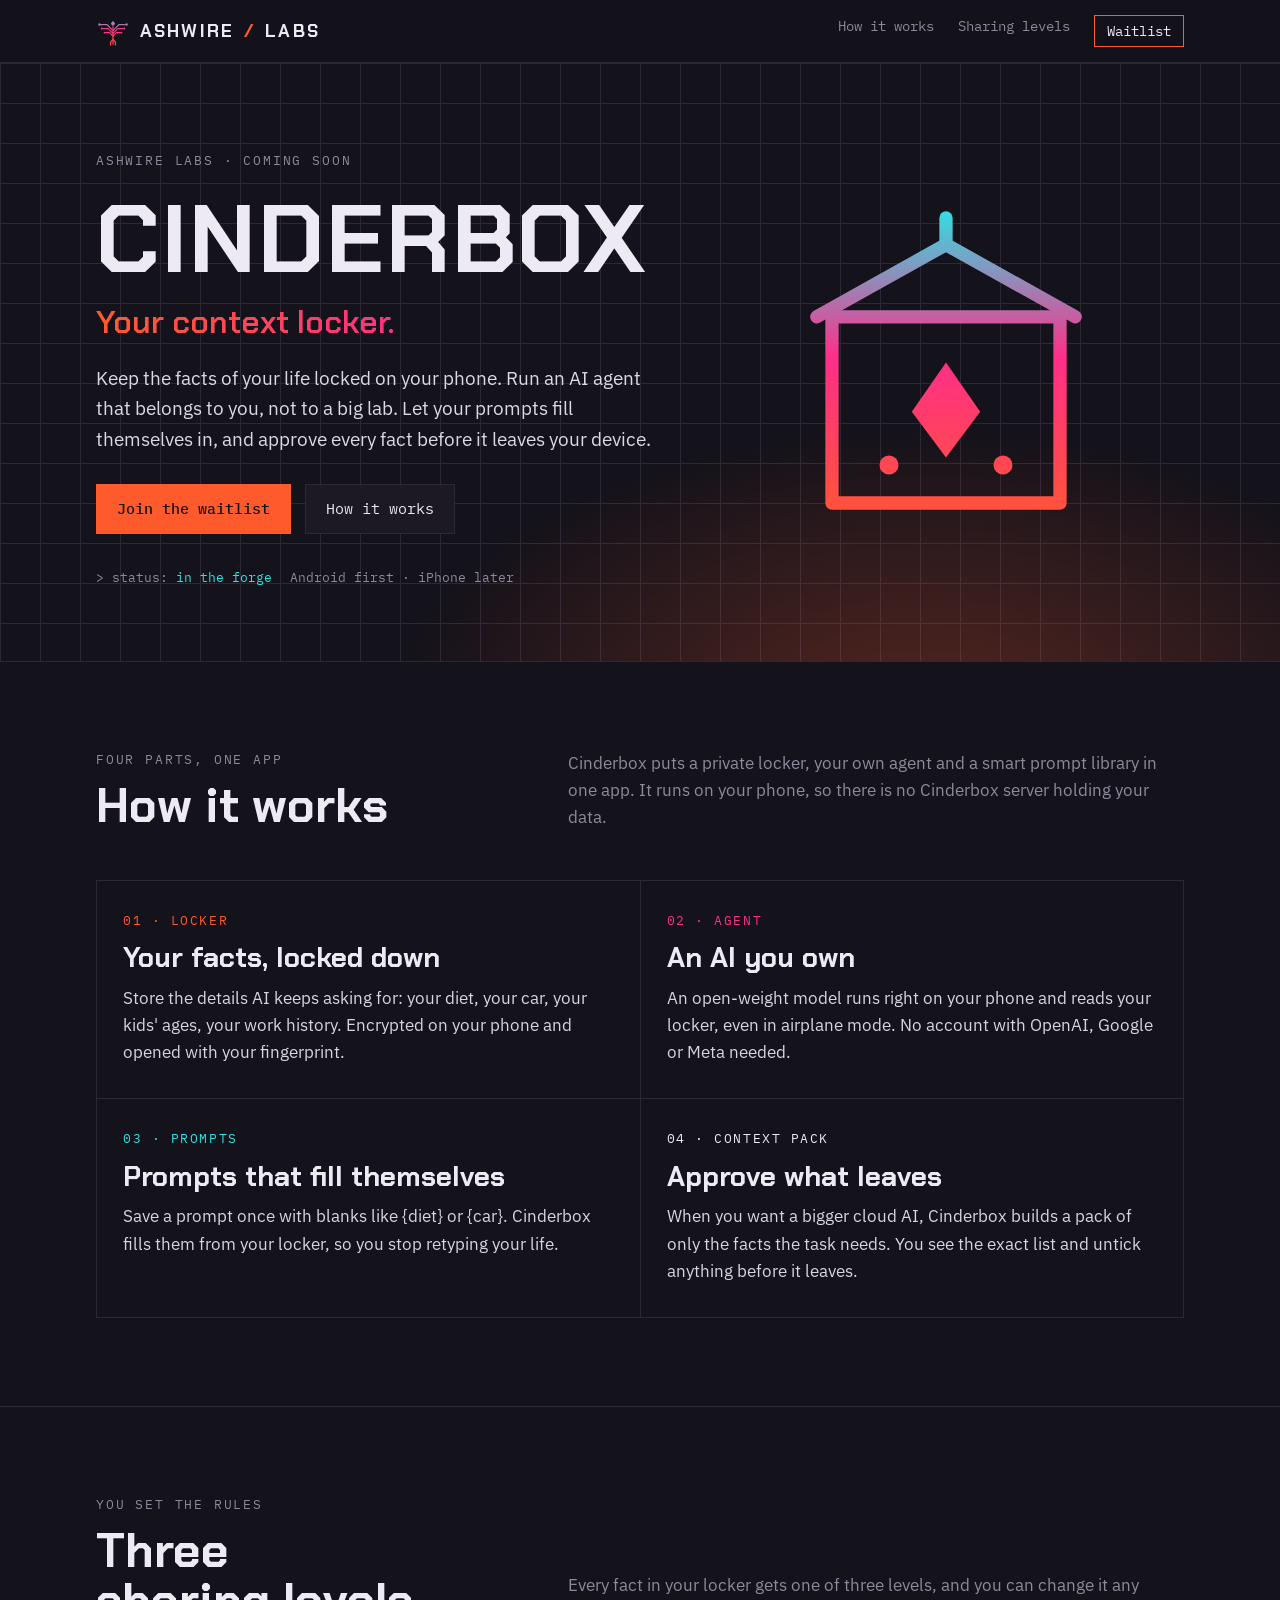
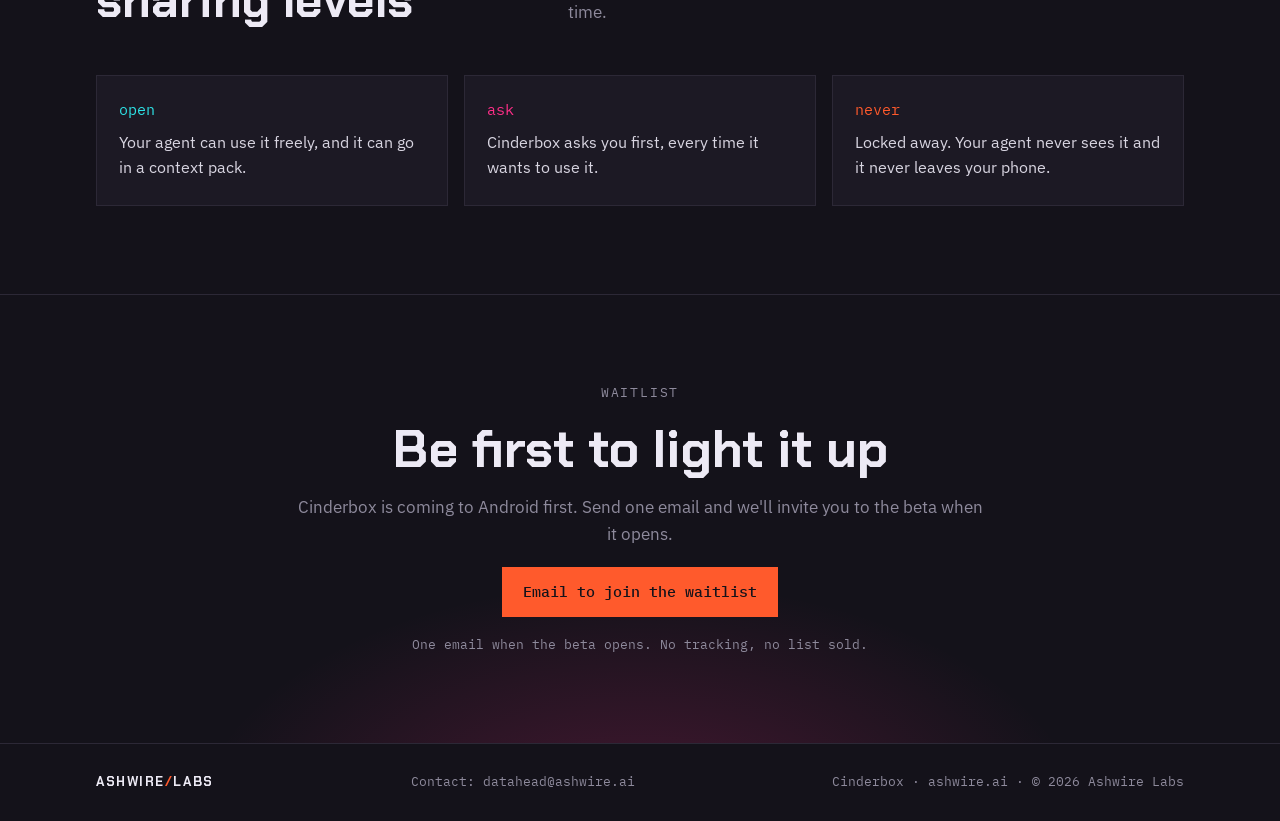
==== site/cinderbox/index.html @ 52db74ba "Add Cinderbox coming-soon page and contact email New page at /cinderbox/ for Cinderbox, the context " ====
<!doctype html>
<html lang="en">
<head>
<meta charset="utf-8">
<meta name="viewport" content="width=device-width, initial-scale=1, viewport-fit=cover">
<title>Cinderbox by Ashwire</title>
<meta name="description" content="Cinderbox is your context locker: your facts locked on your phone, an AI agent that runs on your device, and prompts that fill themselves in. Coming soon from Ashwire Labs.">
<meta name="theme-color" content="#14121A">
<link rel="icon" type="image/svg+xml" href="/favicon.svg">
<meta property="og:title" content="Cinderbox by Ashwire">
<meta property="og:description" content="Your context locker. Your agent. Your phone. Coming soon.">
<meta property="og:url" content="https://ashwire.ai/cinderbox/">
<meta property="og:type" content="website">
<style>:root{padding-top:env(safe-area-inset-top,0px);padding-bottom:env(safe-area-inset-bottom,0px)}body{margin:0}img{max-width:100%}[hidden]{display:none!important}</style>
<link rel="preconnect" href="https://fonts.googleapis.com">
<link rel="stylesheet" href="https://fonts.googleapis.com/css2?family=Chakra+Petch:wght@500;600;700&family=IBM+Plex+Sans:wght@400;500&family=IBM+Plex+Mono:wght@400;500&display=swap">
<style>
/* Cinderbox coming-soon page. Shares the Ashwire landing page tokens; single dark theme. */
:root {
  --ash: #14121A;
  --ash-2: #1C1924;
  --line: #2C2836;
  --smoke: #8E8A9C;
  --bone: #EDEAF5;
  --ember: #FF5A2C;
  --flare: #FF2E88;
  --wire: #2DE2E6;
  --display: "Chakra Petch", "Rajdhani", "Segoe UI", sans-serif;
  --body: "IBM Plex Sans", "Segoe UI", system-ui, sans-serif;
  --mono: "IBM Plex Mono", ui-monospace, "SF Mono", Menlo, monospace;
  color-scheme: dark;
}
* { box-sizing: border-box; }
body { background: var(--ash); color: var(--bone); font-family: var(--body); font-size: 17px; line-height: 1.6; }
body::before { content: ""; position: fixed; inset: 0 0 auto; height: env(safe-area-inset-top, 0px); z-index: 10; background: var(--ash); }
.wrap { max-width: 1120px; margin: 0 auto; padding-left: max(16px, env(safe-area-inset-left, 0px)); padding-right: max(16px, env(safe-area-inset-right, 0px)); }
a { color: inherit; }
:focus-visible { outline: 2px solid var(--wire); outline-offset: 3px; }
.mono { font-family: var(--mono); }
.eyebrow { font-family: var(--mono); font-size: 13px; letter-spacing: .14em; text-transform: uppercase; color: var(--smoke); }
h1, h2, h3 { font-family: var(--display); font-weight: 700; line-height: 1.05; margin: 0; text-wrap: balance; }
.wm { font-family: var(--display); font-weight: 700; letter-spacing: .12em; }
.wm span { color: var(--ember); }

/* nav */
header { position: sticky; top: env(safe-area-inset-top, 0px); z-index: 5; background: color-mix(in srgb, var(--ash) 88%, transparent); backdrop-filter: blur(8px); border-bottom: 1px solid var(--line); }
header .wrap { display: flex; align-items: center; justify-content: space-between; gap: 16px; padding-block: 14px; }
.brand { display: flex; align-items: center; gap: 10px; text-decoration: none; font-size: 18px; }
.brand svg { width: 34px; height: 34px; }
nav { display: flex; gap: 24px; font-family: var(--mono); font-size: 14px; }
nav a { text-decoration: none; color: var(--smoke); }
nav a:hover { color: var(--wire); }
@media (max-width: 640px) { nav a:not(.cta-link) { display: none; } }
.cta-link { color: var(--bone) !important; border: 1px solid var(--ember); padding: 4px 12px; white-space: nowrap; }

/* hero */
.hero { position: relative; overflow: hidden; border-bottom: 1px solid var(--line);
  background:
    radial-gradient(60% 70% at 72% 110%, color-mix(in srgb, var(--ember) 28%, transparent), transparent 70%),
    linear-gradient(var(--line) 1px, transparent 1px) 0 0 / 40px 40px,
    linear-gradient(90deg, var(--line) 1px, transparent 1px) 0 0 / 40px 40px;
}
.hero .wrap { display: grid; grid-template-columns: 1.2fr 1fr; gap: 40px; align-items: center; padding-block: 88px 72px; }
.hero h1 { font-size: clamp(48px, 7.6vw, 96px); letter-spacing: .02em; margin-block: 18px 12px; }
.hero .tagline { font-family: var(--display); font-weight: 600; font-size: clamp(22px, 3vw, 32px); line-height: 1.2; margin: 0 0 22px; background: linear-gradient(90deg, var(--ember), var(--flare) 55%, var(--wire)); -webkit-background-clip: text; background-clip: text; color: transparent; }
.hero p.lede { font-size: 19px; color: color-mix(in srgb, var(--bone) 82%, var(--smoke)); max-width: 34em; margin: 0 0 30px; }
.actions { display: flex; flex-wrap: wrap; gap: 14px; }
.btn { font-family: var(--mono); font-size: 15px; text-decoration: none; padding: 12px 20px; border: 1px solid var(--line); color: var(--bone); background: var(--ash-2); cursor: pointer; }
.btn.primary { background: var(--ember); border-color: var(--ember); color: var(--ash); font-weight: 500; }
.btn:hover { border-color: var(--wire); }
.btn.primary:hover { background: var(--flare); border-color: var(--flare); }
.status { margin-top: 34px; font-family: var(--mono); font-size: 13px; color: var(--smoke); display: flex; gap: 18px; flex-wrap: wrap; }
.status b { color: var(--wire); font-weight: 400; }
.box { width: 100%; max-width: 380px; justify-self: center; aspect-ratio: 1; }
.box .glow { animation: glow 3.6s ease-in-out infinite; transform-origin: 100px 118px; }
@keyframes glow { 0%, 100% { opacity: .55; } 50% { opacity: 1; } }
@media (max-width: 820px) { .hero .wrap { grid-template-columns: 1fr; padding-block: 56px 48px; } .box { max-width: 220px; order: -1; justify-self: start; } }

/* sections */
section { padding-block: 88px; border-bottom: 1px solid var(--line); }
.sec-head { display: grid; grid-template-columns: 1fr 1.4fr; gap: 32px; align-items: end; margin-bottom: 48px; }
.sec-head h2 { font-size: clamp(32px, 4vw, 48px); margin-top: 10px; }
.sec-head p { margin: 0; color: var(--smoke); max-width: 36em; }
@media (max-width: 820px) { .sec-head { grid-template-columns: 1fr; gap: 14px; } section { padding-block: 64px; } }

.parts { display: grid; grid-template-columns: repeat(2, 1fr); gap: 1px; background: var(--line); border: 1px solid var(--line); }
.part { background: var(--ash); padding: 30px 26px 32px; display: flex; flex-direction: column; gap: 12px; min-width: 0; }
.part .tag { font-family: var(--mono); font-size: 13px; letter-spacing: .12em; color: var(--c); }
.part h3 { font-size: 28px; }
.part p { margin: 0; color: color-mix(in srgb, var(--bone) 78%, var(--smoke)); }
.part.a { --c: var(--ember); } .part.b { --c: var(--flare); } .part.c { --c: var(--wire); } .part.d { --c: var(--bone); }
@media (max-width: 820px) { .parts { grid-template-columns: 1fr; } }

/* sharing levels */
.levels { display: grid; grid-template-columns: repeat(3, 1fr); gap: 16px; list-style: none; margin: 0; padding: 0; }
.levels li { border: 1px solid var(--line); background: var(--ash-2); padding: 22px 22px 24px; min-width: 0; }
.levels .k { font-family: var(--mono); font-size: 15px; }
.levels .open { color: var(--wire); } .levels .ask { color: var(--flare); } .levels .never { color: var(--ember); }
.levels p { margin: 8px 0 0; color: color-mix(in srgb, var(--bone) 78%, var(--smoke)); font-size: 16px; }
@media (max-width: 820px) { .levels { grid-template-columns: 1fr; } }

/* waitlist */
.signup { border-bottom: 0; background: radial-gradient(50% 80% at 50% 120%, color-mix(in srgb, var(--flare) 22%, transparent), transparent 70%); }
.signup .wrap { max-width: 720px; text-align: center; display: grid; justify-items: center; gap: 18px; }
.signup h2 { font-size: clamp(32px, 4.4vw, 52px); }
.signup p { margin: 0; color: var(--smoke); }
.signup .fine { font-family: var(--mono); font-size: 13px; }

footer { border-top: 1px solid var(--line); }
footer .wrap { display: flex; justify-content: space-between; flex-wrap: wrap; gap: 16px; padding-block: 28px calc(28px + env(safe-area-inset-bottom, 0px)); font-family: var(--mono); font-size: 13px; color: var(--smoke); }
footer a { text-decoration: none; }
footer a:hover { color: var(--wire); }

@media (prefers-reduced-motion: reduce) { .box .glow { animation: none; } }
</style>
</head>
<body>

<svg width="0" height="0" style="position:absolute" aria-hidden="true">
  <defs>
    <linearGradient id="g" gradientUnits="userSpaceOnUse" x1="0" y1="190" x2="0" y2="14">
      <stop offset="0" stop-color="#FF5A2C"/><stop offset=".55" stop-color="#FF2E88"/><stop offset="1" stop-color="#2DE2E6"/>
    </linearGradient>
    <symbol id="phoenix" viewBox="0 0 200 200">
      <g fill="none" stroke="url(#g)" stroke-width="7" stroke-linecap="round" stroke-linejoin="round">
        <path d="M100 178 V76"/>
        <path d="M100 98 L64 62 H26 M100 98 L136 62 H174"/>
        <path d="M100 114 L72 86 H40 M100 114 L128 86 H160"/>
        <path d="M100 130 L80 110 H56 M100 130 L120 110 H144"/>
        <path d="M100 150 L86 164 V182 M100 150 L114 164 V182"/>
      </g>
      <g fill="url(#g)">
        <circle cx="20" cy="62" r="7"/><circle cx="180" cy="62" r="7"/><circle cx="34" cy="86" r="6"/><circle cx="166" cy="86" r="6"/><circle cx="50" cy="110" r="5"/><circle cx="150" cy="110" r="5"/>
        <path d="M100 40 L113 58 L100 72 L87 58 Z"/>
      </g>
    </symbol>
  </defs>
</svg>

<header>
  <div class="wrap">
    <a class="brand wm" href="/"><svg aria-hidden="true"><use href="#phoenix"/></svg>ASHWIRE<span>/</span>LABS</a>
    <nav aria-label="Cinderbox">
      <a href="#how">How it works</a>
      <a href="#levels">Sharing levels</a>
      <a class="cta-link" href="#waitlist">Waitlist</a>
    </nav>
  </div>
</header>

<main id="top">
  <div class="hero">
    <div class="wrap">
      <div>
        <div class="eyebrow">Ashwire Labs · Coming soon</div>
        <h1>CINDERBOX</h1>
        <p class="tagline">Your context locker.</p>
        <p class="lede">Keep the facts of your life locked on your phone. Run an AI agent that belongs to you, not to a big lab. Let your prompts fill themselves in, and approve every fact before it leaves your device.</p>
        <div class="actions">
          <a class="btn primary" href="#waitlist">Join the waitlist</a>
          <a class="btn" href="#how">How it works</a>
        </div>
        <div class="status"><span>&gt; status: <b>in the forge</b></span><span>Android first · iPhone later</span></div>
      </div>
      <svg class="box" viewBox="0 0 200 200" role="img" aria-label="Cinderbox mark: a locked box holding a glowing ember">
        <g fill="none" stroke="url(#g)" stroke-width="7" stroke-linecap="round" stroke-linejoin="round">
          <path d="M40 72 H160 V170 H40 Z"/>
          <path d="M32 72 L100 34 L168 72"/>
          <path d="M100 34 V20"/>
        </g>
        <g class="glow" fill="url(#g)">
          <path d="M100 96 L118 122 L100 146 L82 122 Z"/>
          <circle cx="70" cy="150" r="5"/><circle cx="130" cy="150" r="5"/>
        </g>
      </svg>
    </div>
  </div>

  <section id="how">
    <div class="wrap">
      <div class="sec-head">
        <div><div class="eyebrow">Four parts, one app</div><h2>How it works</h2></div>
        <p>Cinderbox puts a private locker, your own agent and a smart prompt library in one app. It runs on your phone, so there is no Cinderbox server holding your data.</p>
      </div>
      <div class="parts">
        <article class="part a">
          <div class="tag">01 · LOCKER</div>
          <h3>Your facts, locked down</h3>
          <p>Store the details AI keeps asking for: your diet, your car, your kids' ages, your work history. Encrypted on your phone and opened with your fingerprint.</p>
        </article>
        <article class="part b">
          <div class="tag">02 · AGENT</div>
          <h3>An AI you own</h3>
          <p>An open-weight model runs right on your phone and reads your locker, even in airplane mode. No account with OpenAI, Google or Meta needed.</p>
        </article>
        <article class="part c">
          <div class="tag">03 · PROMPTS</div>
          <h3>Prompts that fill themselves</h3>
          <p>Save a prompt once with blanks like {diet} or {car}. Cinderbox fills them from your locker, so you stop retyping your life.</p>
        </article>
        <article class="part d">
          <div class="tag">04 · CONTEXT PACK</div>
          <h3>Approve what leaves</h3>
          <p>When you want a bigger cloud AI, Cinderbox builds a pack of only the facts the task needs. You see the exact list and untick anything before it leaves.</p>
        </article>
      </div>
    </div>
  </section>

  <section id="levels">
    <div class="wrap">
      <div class="sec-head">
        <div><div class="eyebrow">You set the rules</div><h2>Three sharing levels</h2></div>
        <p>Every fact in your locker gets one of three levels, and you can change it any time.</p>
      </div>
      <ul class="levels">
        <li><div class="k open">open</div><p>Your agent can use it freely, and it can go in a context pack.</p></li>
        <li><div class="k ask">ask</div><p>Cinderbox asks you first, every time it wants to use it.</p></li>
        <li><div class="k never">never</div><p>Locked away. Your agent never sees it and it never leaves your phone.</p></li>
      </ul>
    </div>
  </section>

  <section id="waitlist" class="signup">
    <div class="wrap">
      <div class="eyebrow">Waitlist</div>
      <h2>Be first to light it up</h2>
      <p>Cinderbox is coming to Android first. Send one email and we'll invite you to the beta when it opens.</p>
      <a class="btn primary" href="mailto:datahead@ashwire.ai?subject=Cinderbox%20waitlist&amp;body=Please%20add%20me%20to%20the%20Cinderbox%20beta.%20My%20phone%3A%20">Email to join the waitlist</a>
      <p class="fine">One email when the beta opens. No tracking, no list sold.</p>
    </div>
  </section>
</main>

<footer>
  <div class="wrap">
    <a class="wm" style="color:var(--bone)" href="/">ASHWIRE<span>/</span>LABS</a>
    <span>Contact: <a href="mailto:datahead@ashwire.ai">datahead@ashwire.ai</a></span>
    <span>Cinderbox · ashwire.ai · © 2026 Ashwire Labs</span>
  </div>
</footer>
</body>
</html>
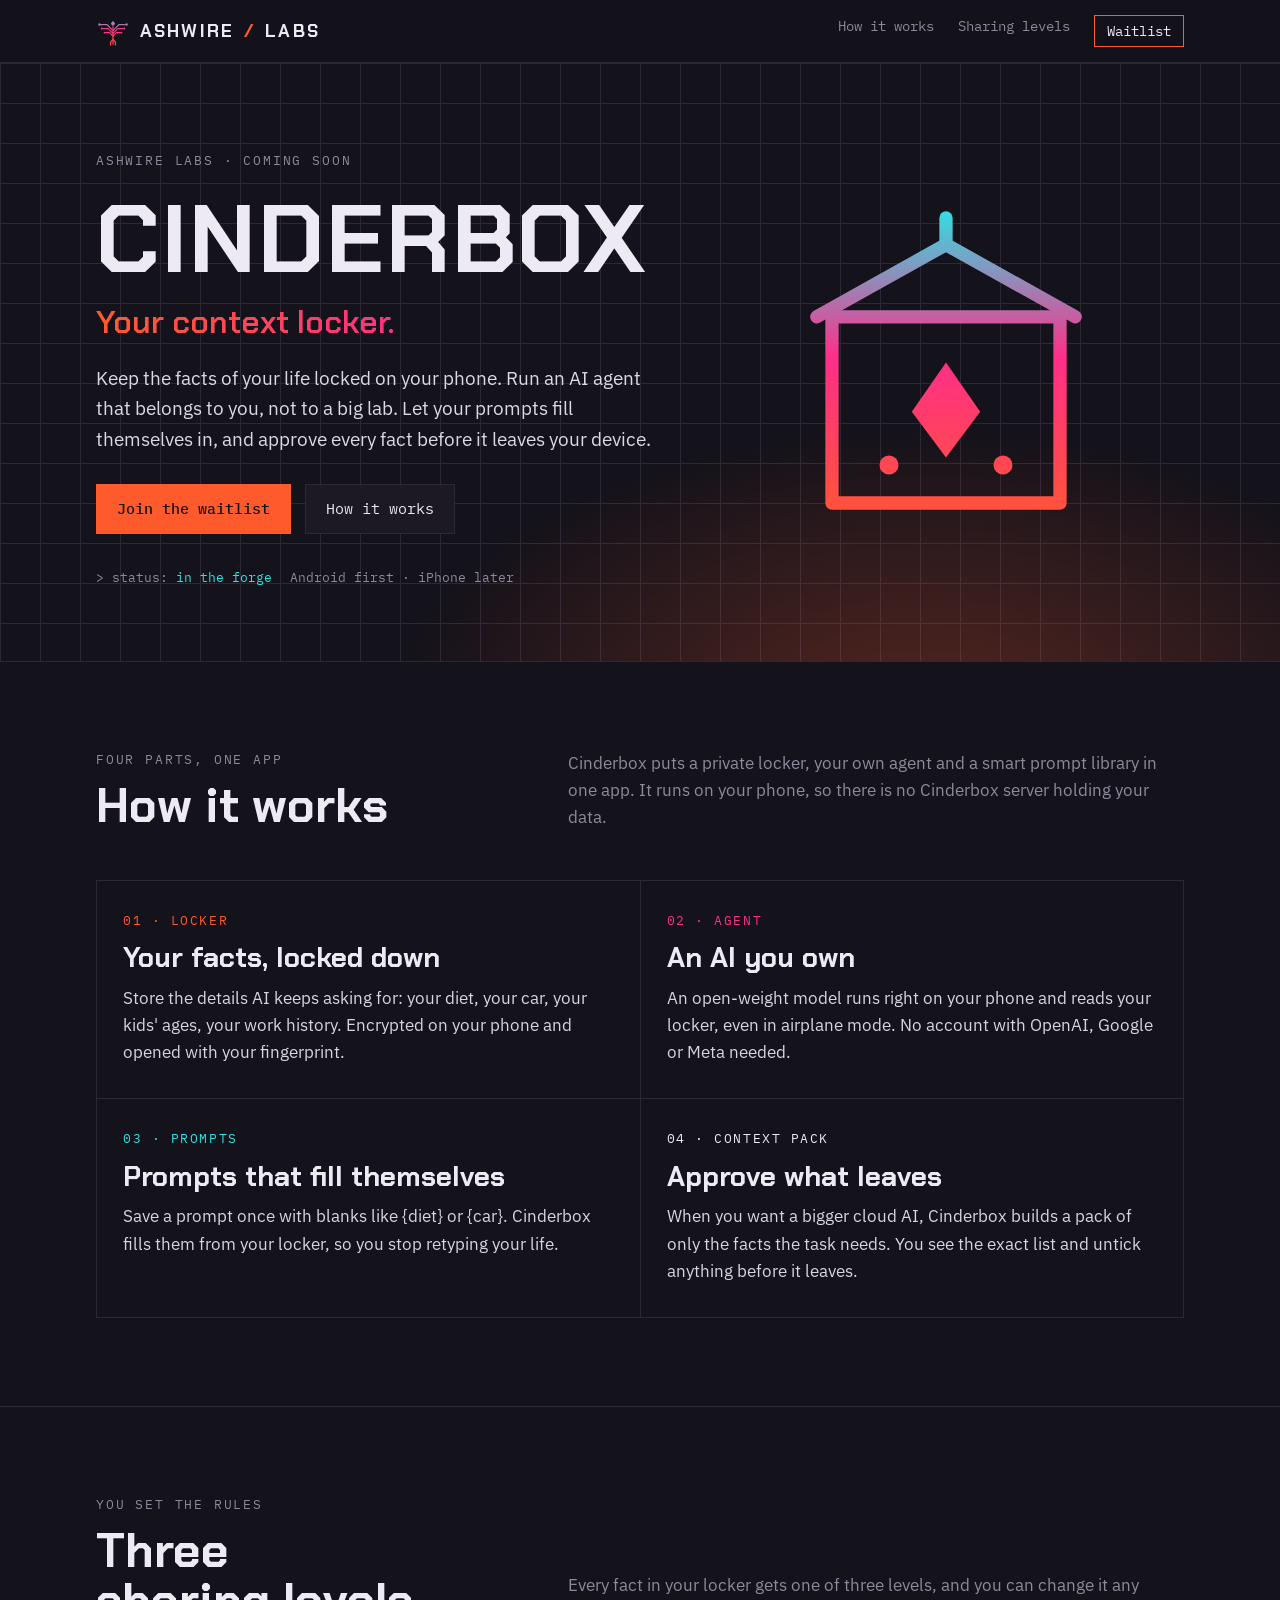
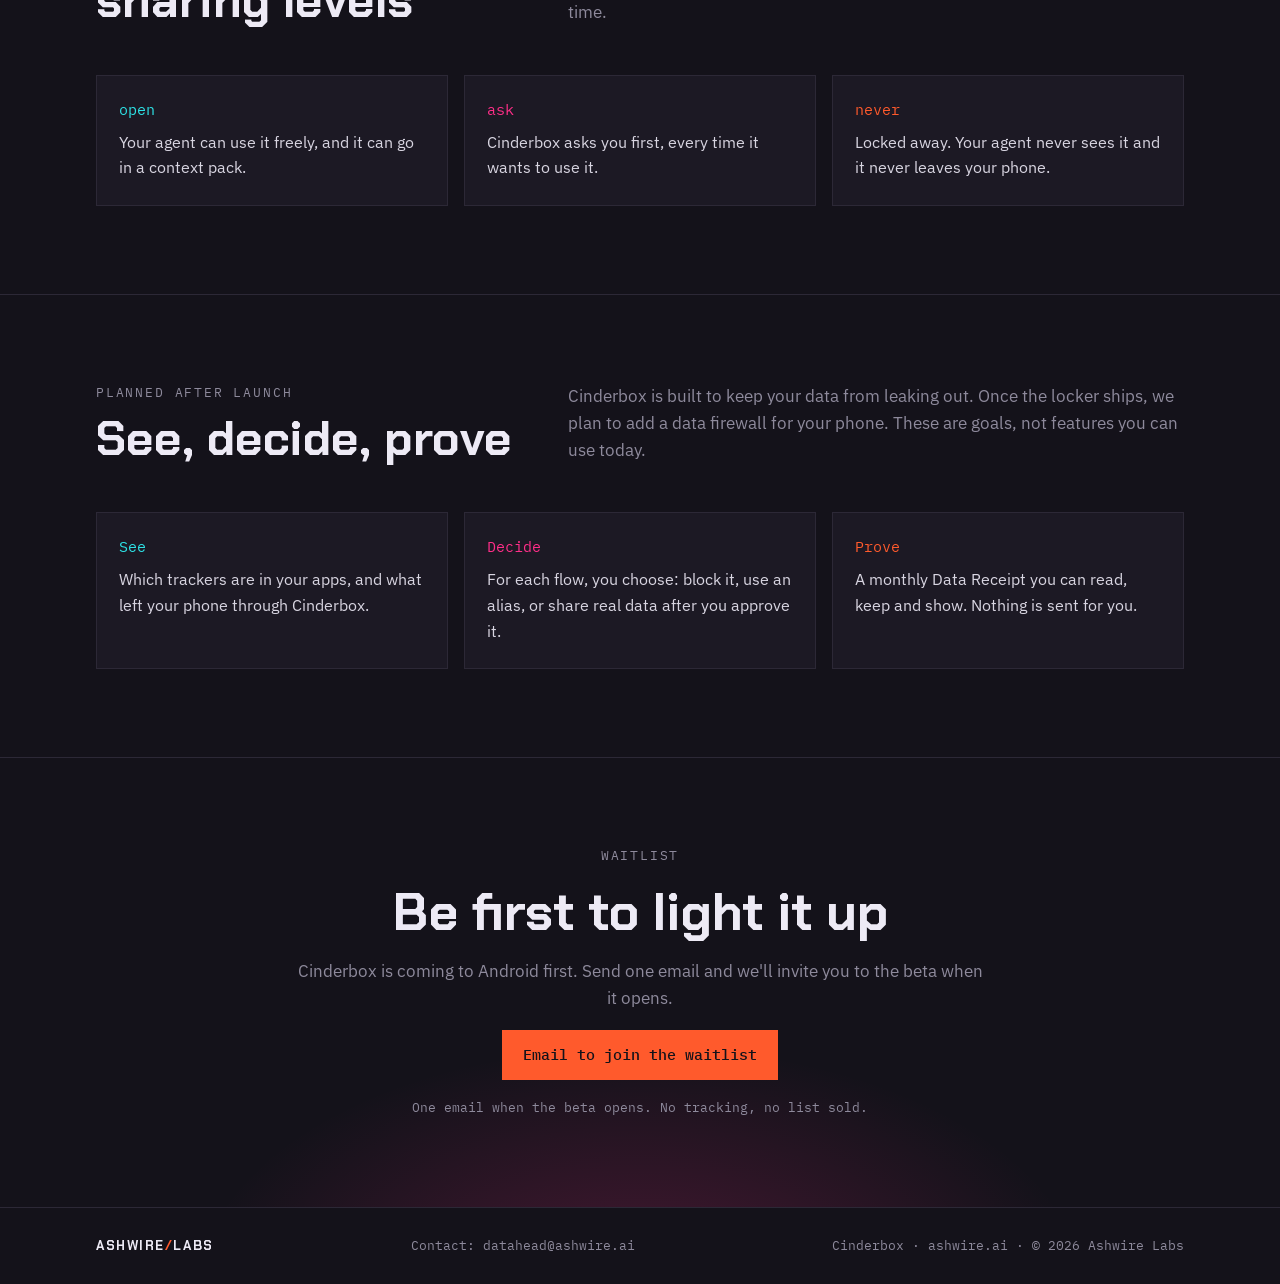
==== commit 65a6a2ed: "Add See, Decide, Prove roadmap section to Cinderbox page" ====
--- a/site/cinderbox/index.html
+++ b/site/cinderbox/index.html
@@ -221,6 +221,20 @@
     </div>
   </section>
 
+  <section id="promise">
+    <div class="wrap">
+      <div class="sec-head">
+        <div><div class="eyebrow">Planned after launch</div><h2>See, decide, prove</h2></div>
+        <p>Cinderbox is built to keep your data from leaking out. Once the locker ships, we plan to add a data firewall for your phone. These are goals, not features you can use today.</p>
+      </div>
+      <ul class="levels">
+        <li><div class="k open">See</div><p>Which trackers are in your apps, and what left your phone through Cinderbox.</p></li>
+        <li><div class="k ask">Decide</div><p>For each flow, you choose: block it, use an alias, or share real data after you approve it.</p></li>
+        <li><div class="k never">Prove</div><p>A monthly Data Receipt you can read, keep and show. Nothing is sent for you.</p></li>
+      </ul>
+    </div>
+  </section>
+
   <section id="waitlist" class="signup">
     <div class="wrap">
       <div class="eyebrow">Waitlist</div>
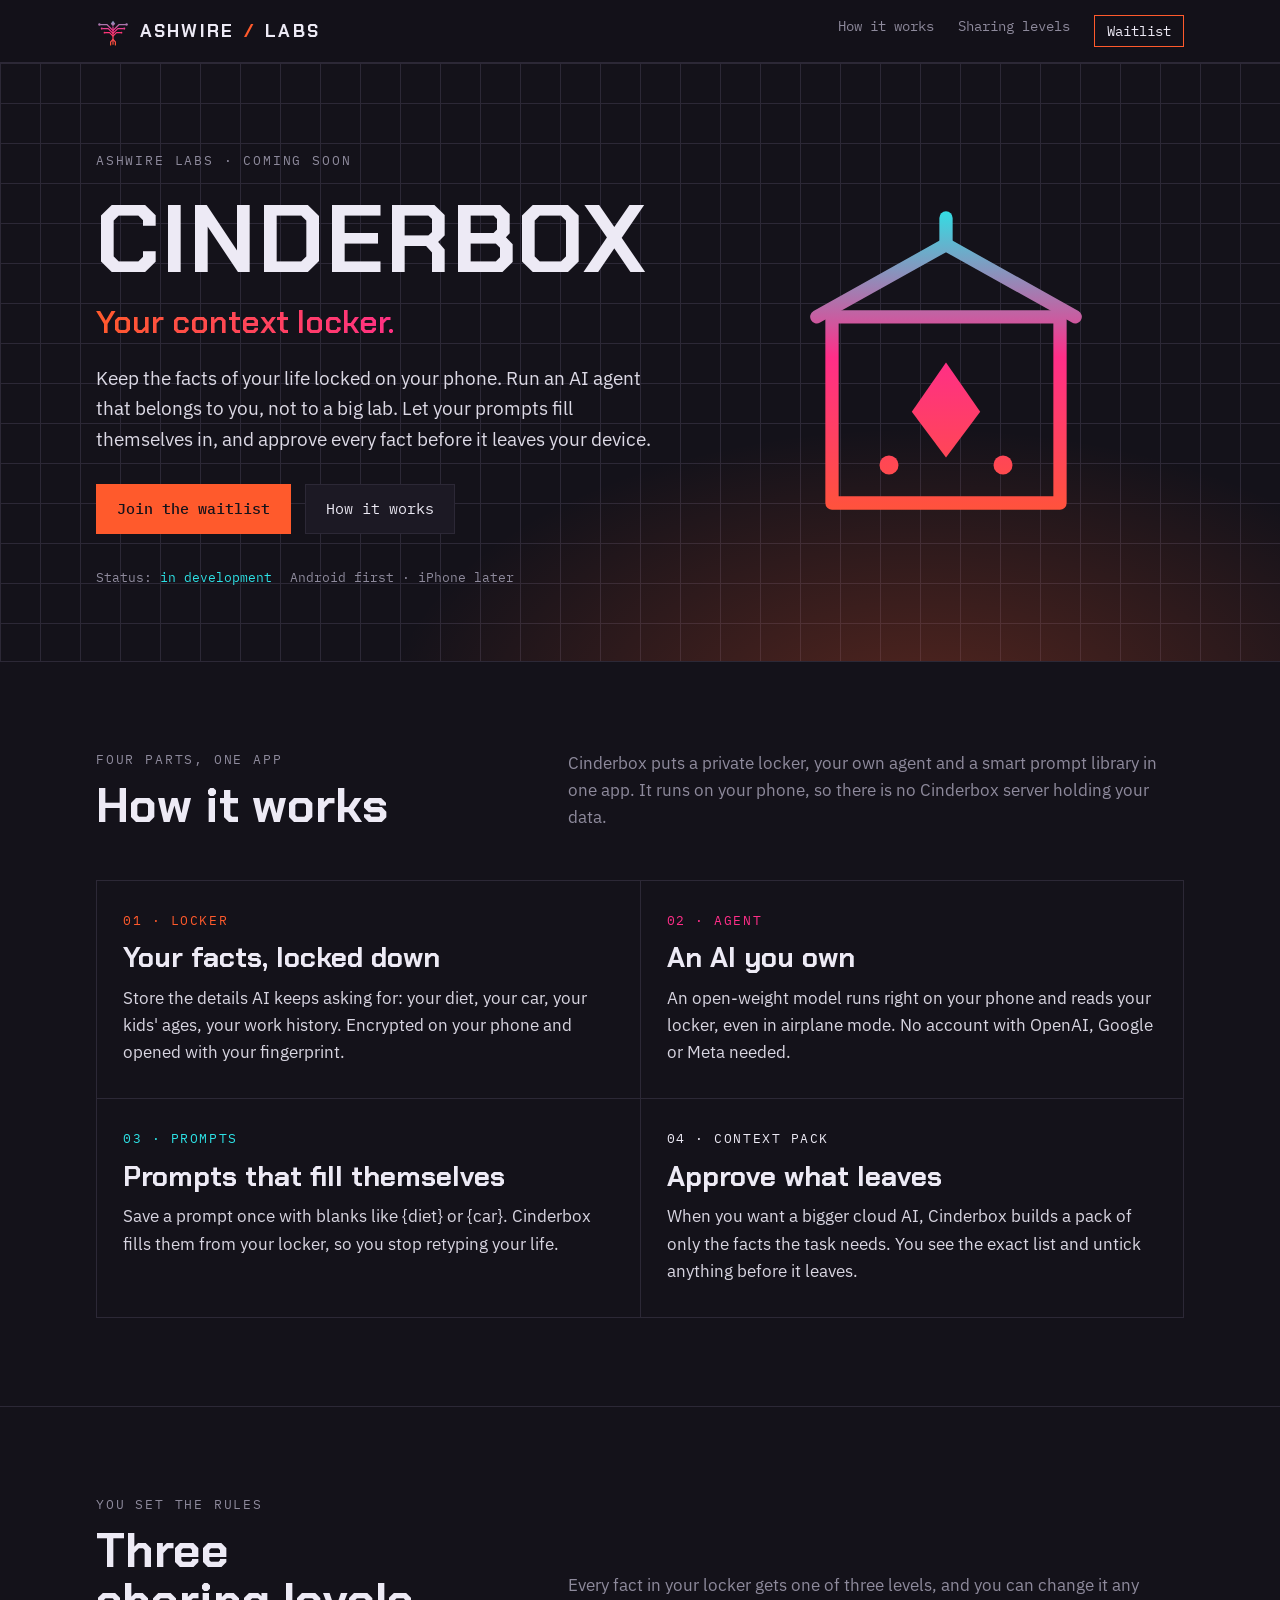
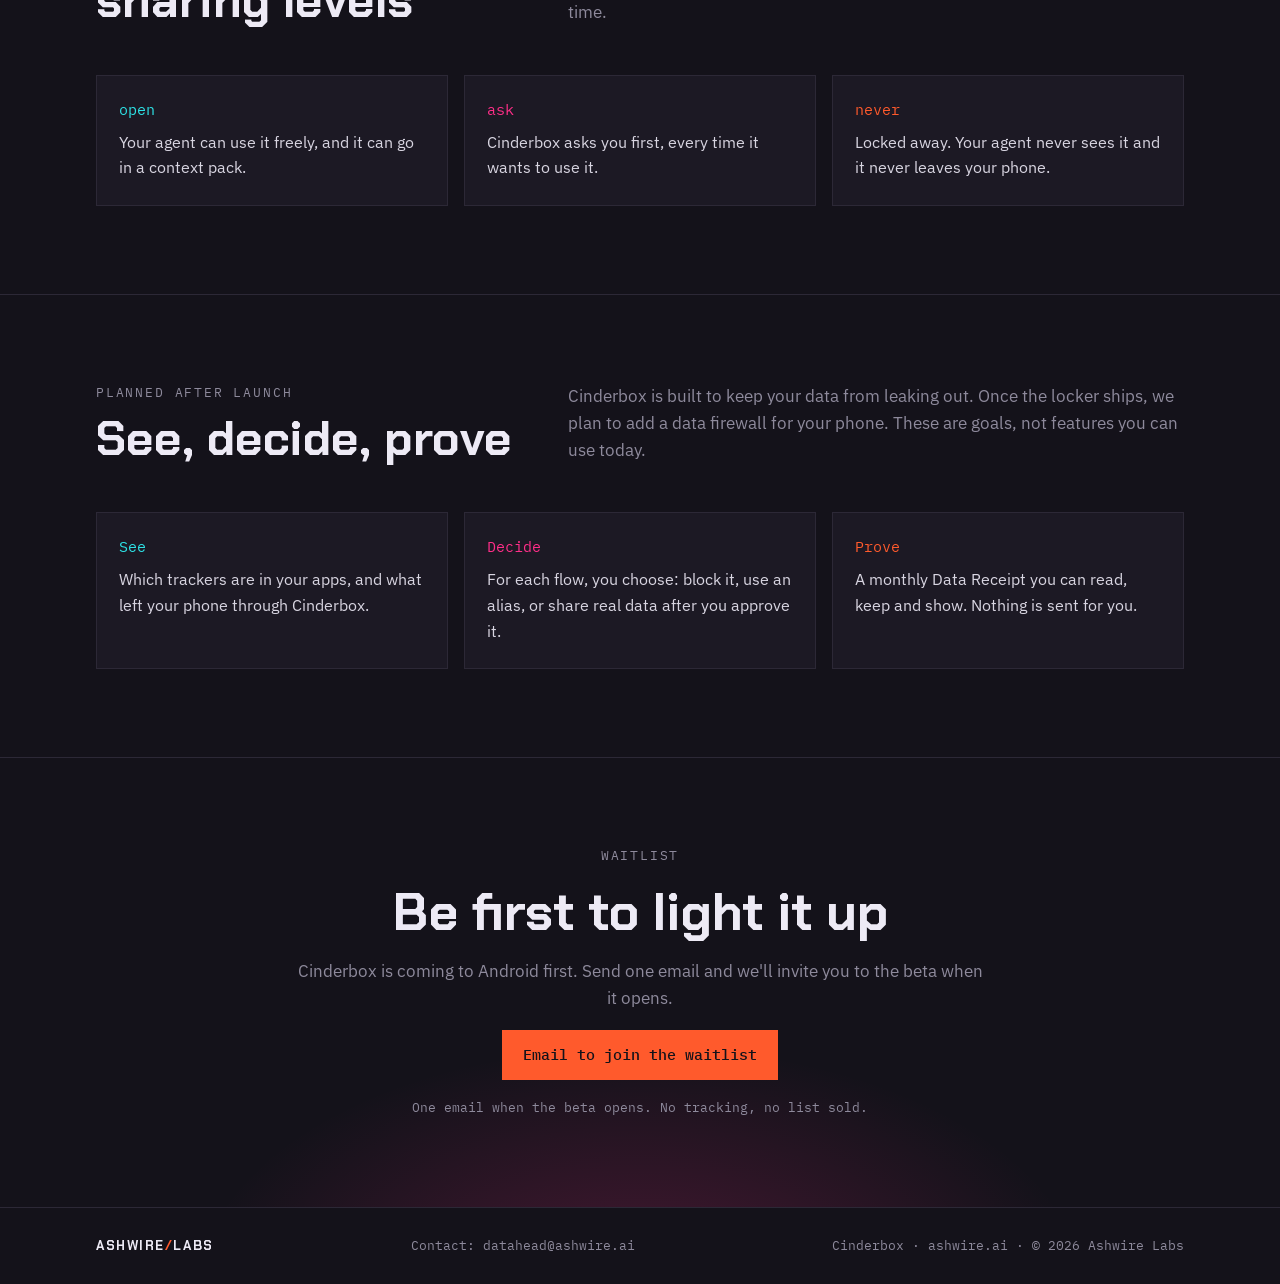
==== commit b0ea770c: "Tone down phoenix theme copy and drop the invented founder quote Replace the forced quote and fire/f" ====
--- a/site/cinderbox/index.html
+++ b/site/cinderbox/index.html
@@ -160,7 +160,7 @@
           <a class="btn primary" href="#waitlist">Join the waitlist</a>
           <a class="btn" href="#how">How it works</a>
         </div>
-        <div class="status"><span>&gt; status: <b>in the forge</b></span><span>Android first · iPhone later</span></div>
+        <div class="status"><span>Status: <b>in development</b></span><span>Android first · iPhone later</span></div>
       </div>
       <svg class="box" viewBox="0 0 200 200" role="img" aria-label="Cinderbox mark: a locked box holding a glowing ember">
         <g fill="none" stroke="url(#g)" stroke-width="7" stroke-linecap="round" stroke-linejoin="round">
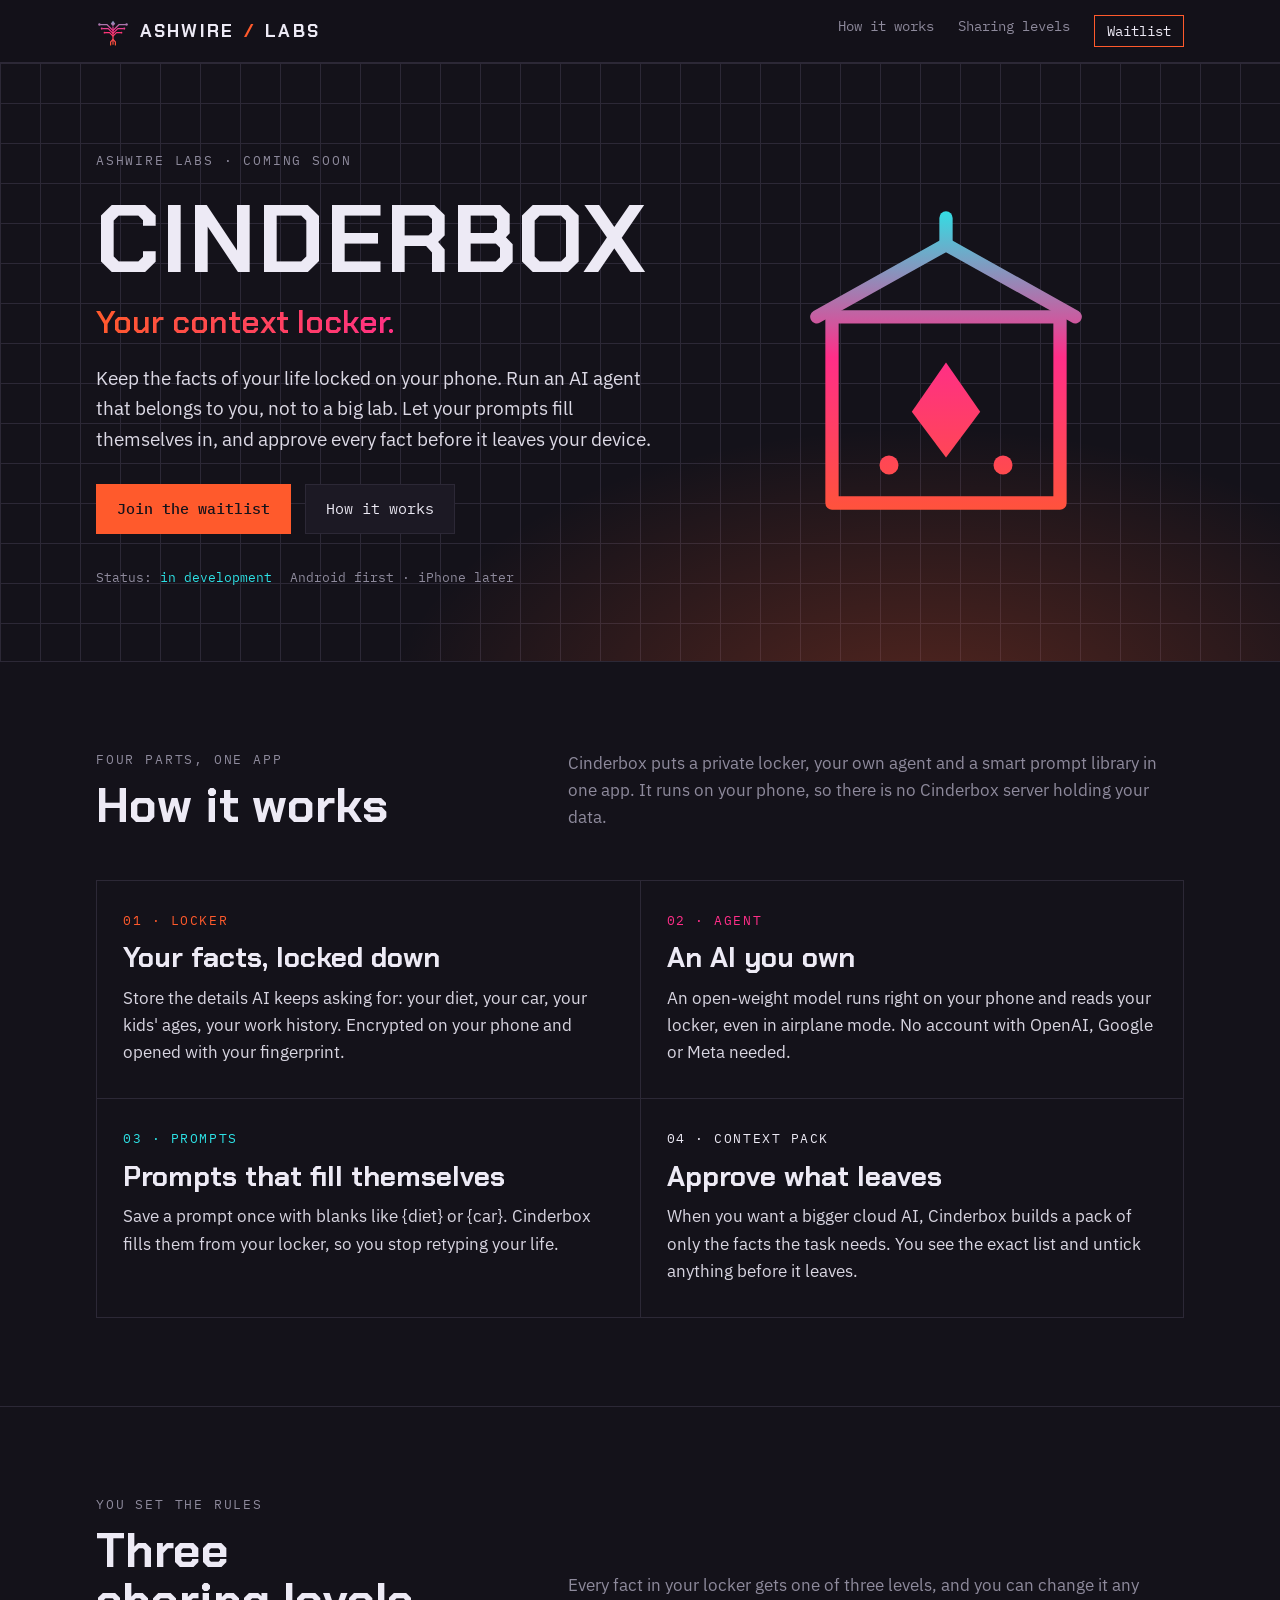
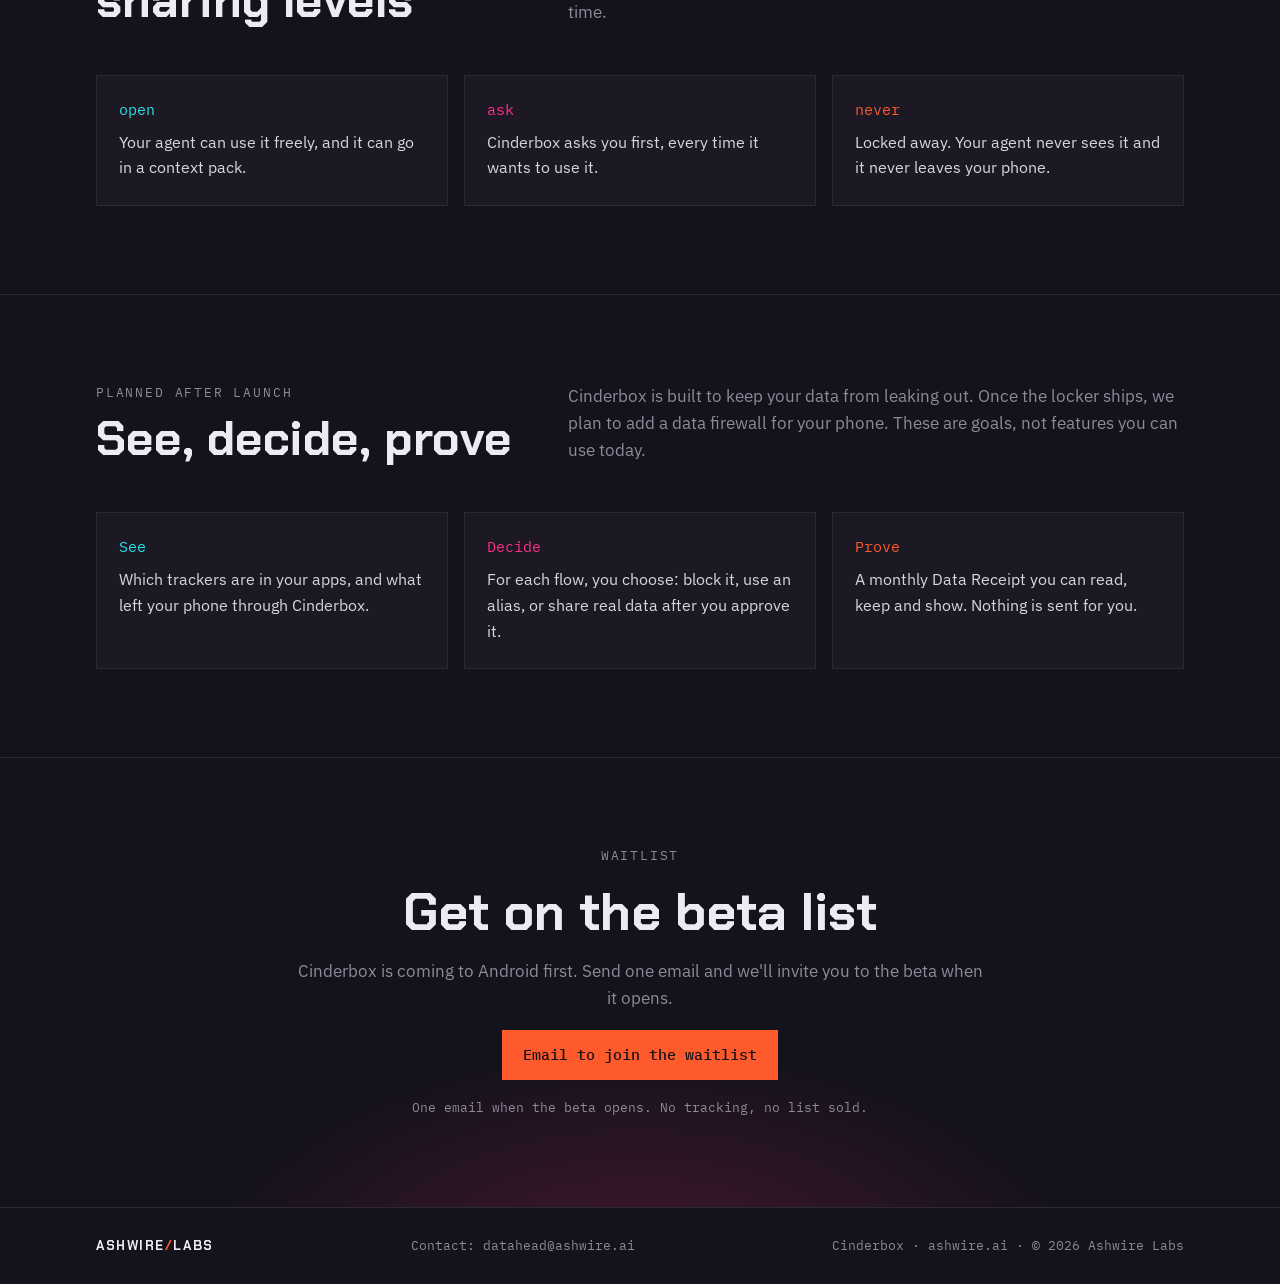
==== commit 2646201e: "Trim leftover theme and off-mission copy Update the home meta description to the privacy mission, dr" ====
--- a/site/cinderbox/index.html
+++ b/site/cinderbox/index.html
@@ -238,7 +238,7 @@
   <section id="waitlist" class="signup">
     <div class="wrap">
       <div class="eyebrow">Waitlist</div>
-      <h2>Be first to light it up</h2>
+      <h2>Get on the beta list</h2>
       <p>Cinderbox is coming to Android first. Send one email and we'll invite you to the beta when it opens.</p>
       <a class="btn primary" href="mailto:datahead@ashwire.ai?subject=Cinderbox%20waitlist&amp;body=Please%20add%20me%20to%20the%20Cinderbox%20beta.%20My%20phone%3A%20">Email to join the waitlist</a>
       <p class="fine">One email when the beta opens. No tracking, no list sold.</p>
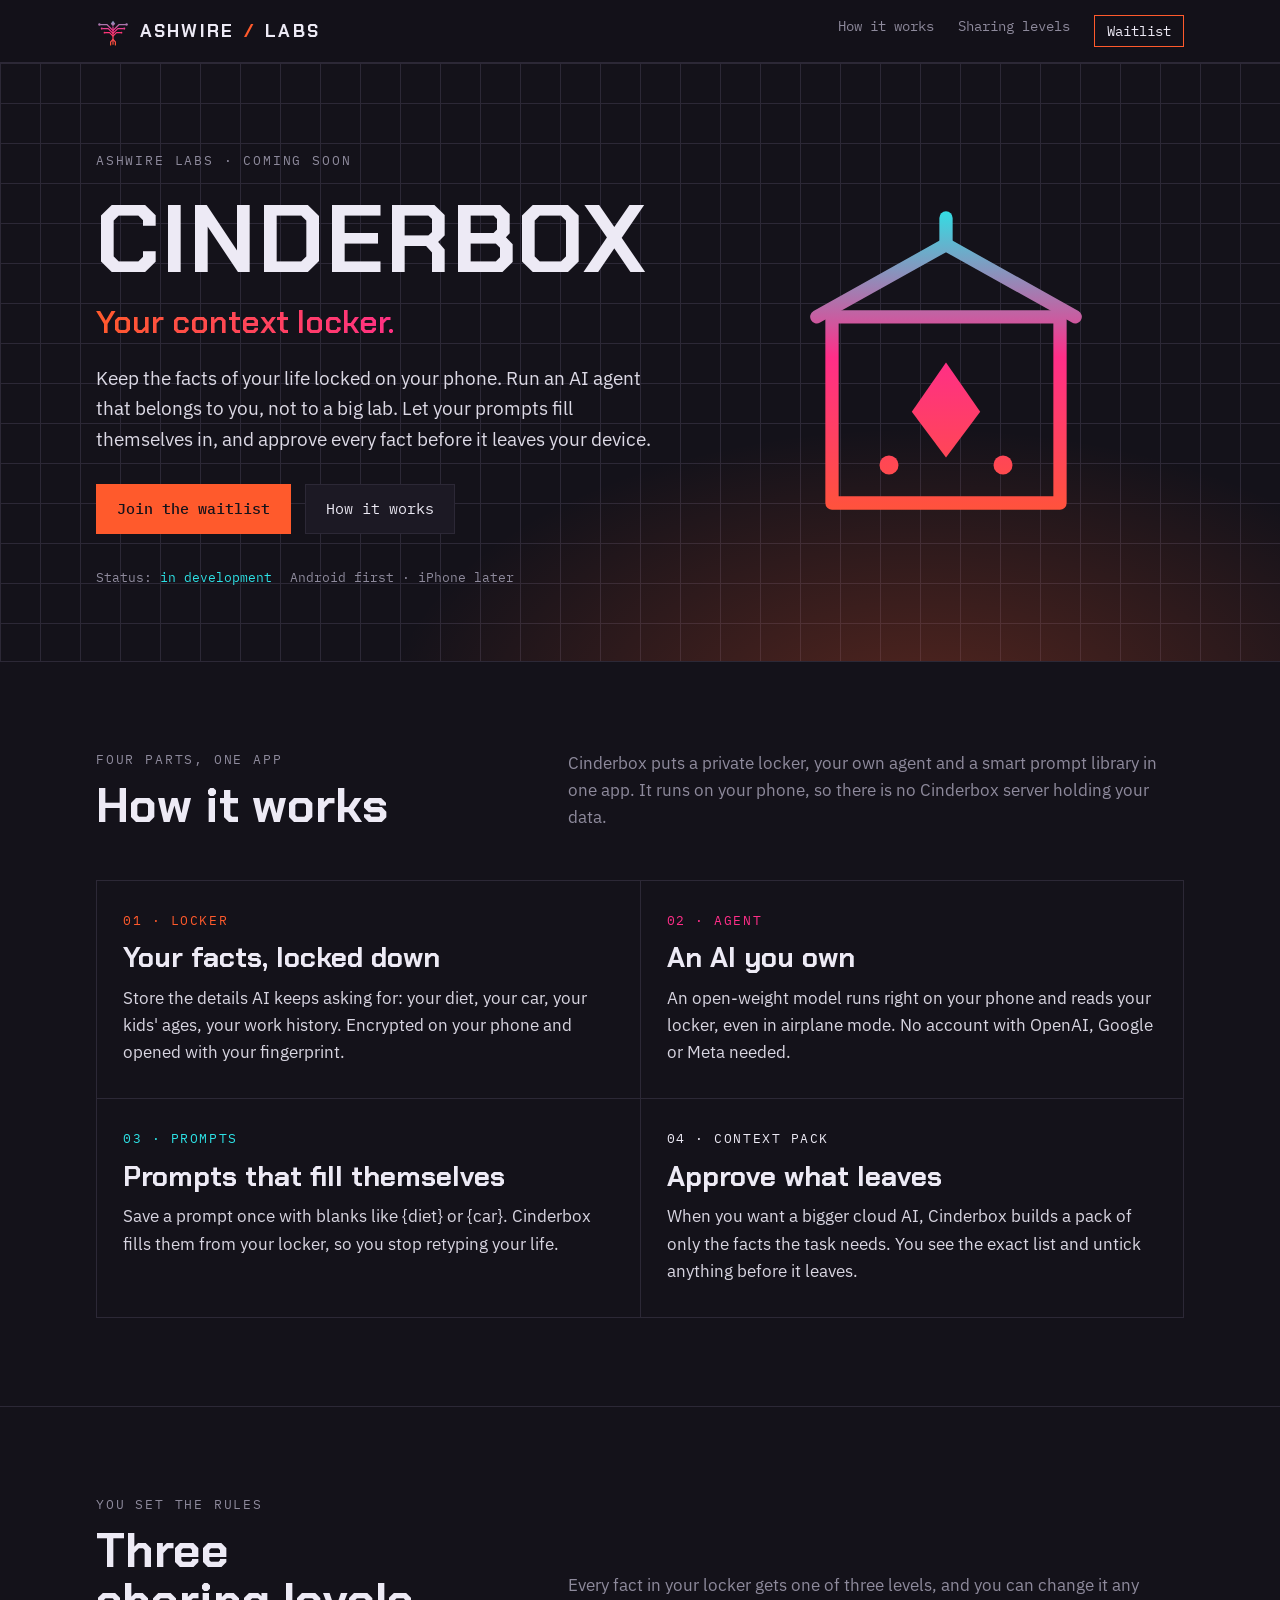
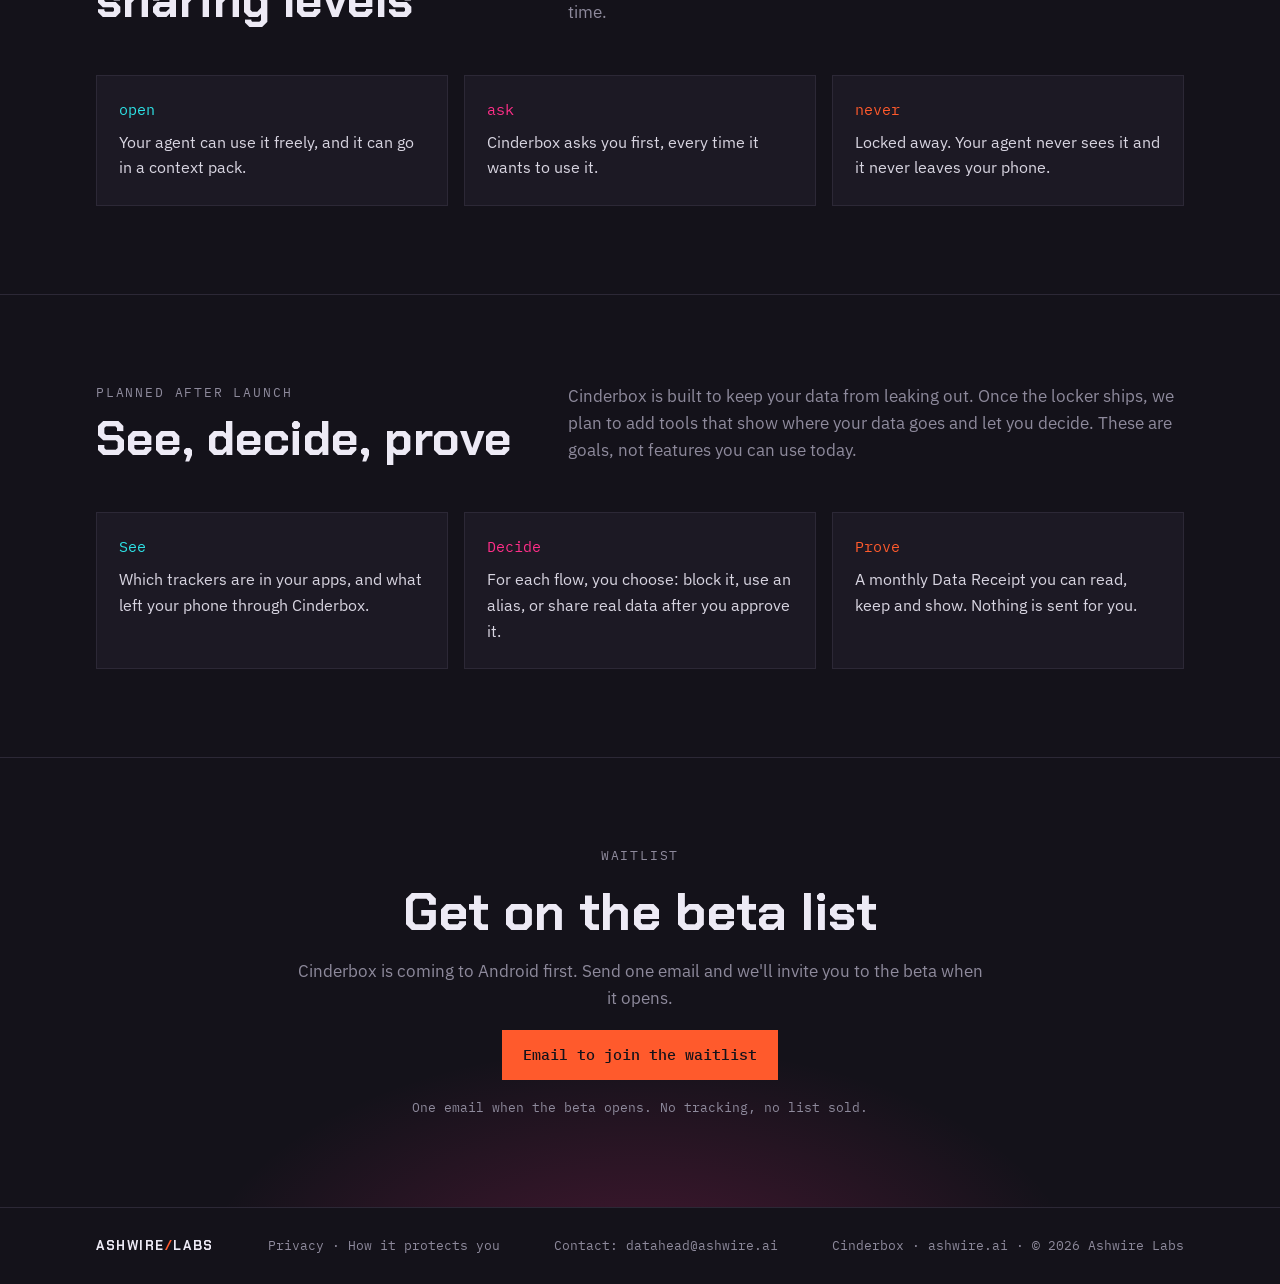
==== commit 5dc2ff12: "Add Cinderbox privacy and trust pages, drop server address from DEPLOY.md The Cinderbox app links to" ====
--- a/site/cinderbox/index.html
+++ b/site/cinderbox/index.html
@@ -225,7 +225,7 @@
     <div class="wrap">
       <div class="sec-head">
         <div><div class="eyebrow">Planned after launch</div><h2>See, decide, prove</h2></div>
-        <p>Cinderbox is built to keep your data from leaking out. Once the locker ships, we plan to add a data firewall for your phone. These are goals, not features you can use today.</p>
+        <p>Cinderbox is built to keep your data from leaking out. Once the locker ships, we plan to add tools that show where your data goes and let you decide. These are goals, not features you can use today.</p>
       </div>
       <ul class="levels">
         <li><div class="k open">See</div><p>Which trackers are in your apps, and what left your phone through Cinderbox.</p></li>
@@ -249,6 +249,7 @@
 <footer>
   <div class="wrap">
     <a class="wm" style="color:var(--bone)" href="/">ASHWIRE<span>/</span>LABS</a>
+    <span><a href="/cinderbox/privacy/">Privacy</a> · <a href="/cinderbox/trust/">How it protects you</a></span>
     <span>Contact: <a href="mailto:datahead@ashwire.ai">datahead@ashwire.ai</a></span>
     <span>Cinderbox · ashwire.ai · © 2026 Ashwire Labs</span>
   </div>
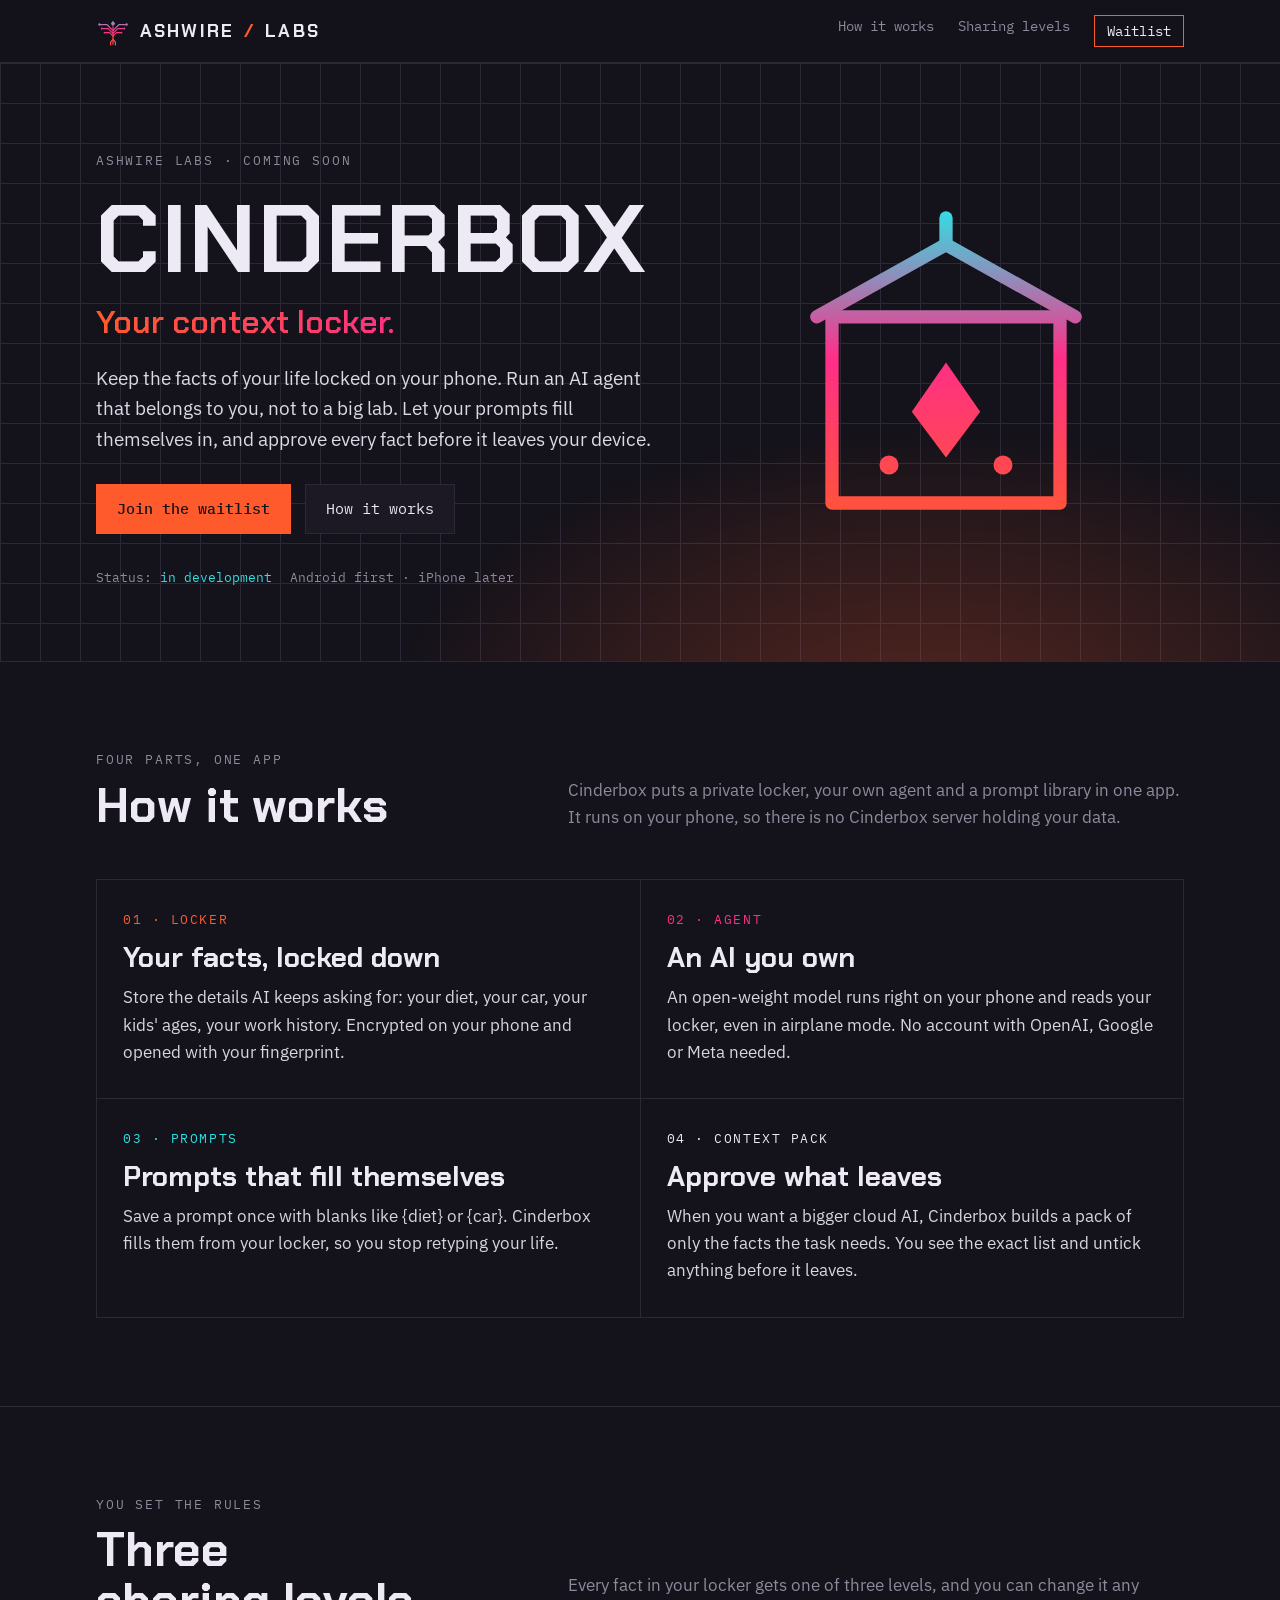
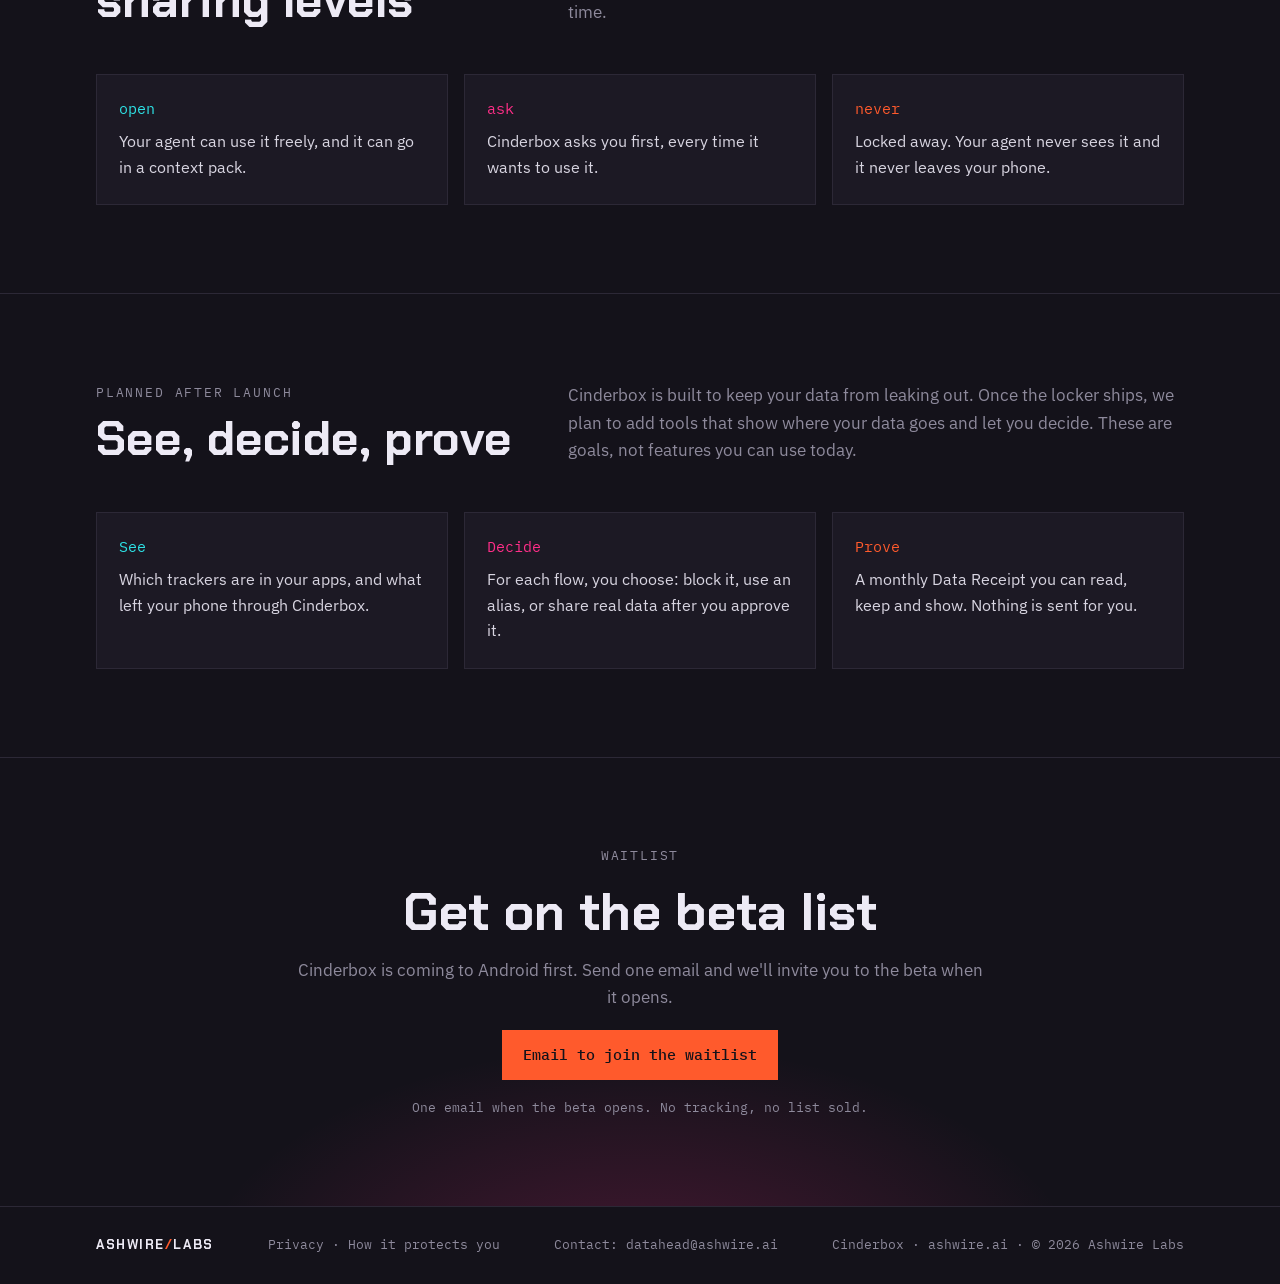
==== commit 06250fec: "Tighten site copy so it reads plainer and more human Removes filler and stock phrasing in the landin" ====
--- a/site/cinderbox/index.html
+++ b/site/cinderbox/index.html
@@ -180,7 +180,7 @@
     <div class="wrap">
       <div class="sec-head">
         <div><div class="eyebrow">Four parts, one app</div><h2>How it works</h2></div>
-        <p>Cinderbox puts a private locker, your own agent and a smart prompt library in one app. It runs on your phone, so there is no Cinderbox server holding your data.</p>
+        <p>Cinderbox puts a private locker, your own agent and a prompt library in one app. It runs on your phone, so there is no Cinderbox server holding your data.</p>
       </div>
       <div class="parts">
         <article class="part a">
